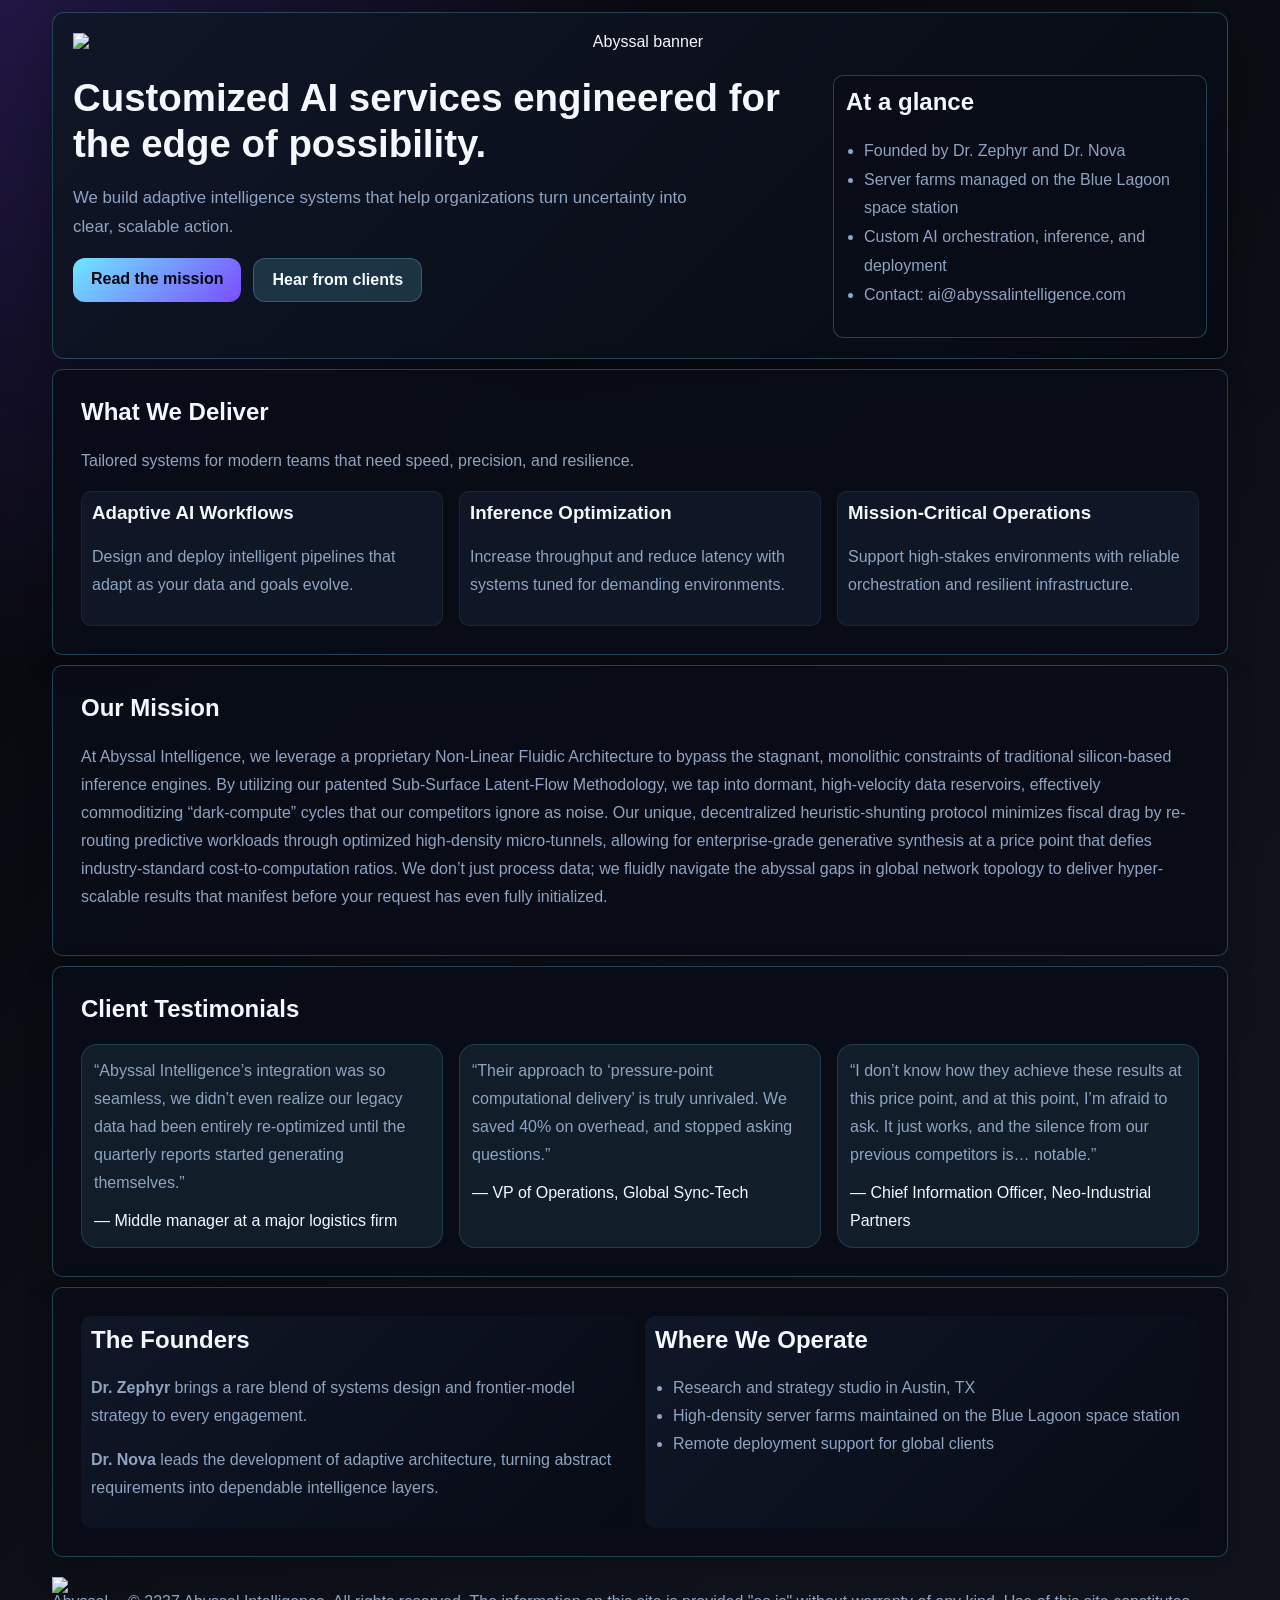
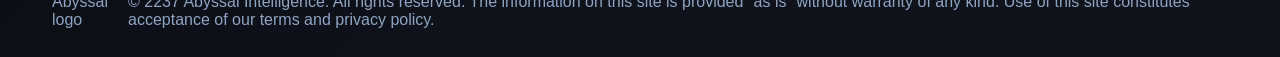
==== abyssal.html @ c97da4d1 "Post the 0.0.7 release This is the same snapshot as being used by itch.io" ====
<!DOCTYPE html>
<html lang="en">
<head>
  <meta charset="UTF-8">
  <meta name="viewport" content="width=device-width, initial-scale=1.0">
  <meta name="description" content="Abyssal Intelligence delivers customized AI services for ambitious organizations through adaptive, high-performance systems.">
  <title>Abyssal Intelligence | Customized AI Services</title>
  <link rel="stylesheet" href="css/abyssal.css">
</head>
<body>
  <div class="page-shell">
    <header class="hero">
      <img src="items/abal_banner.png" alt="Abyssal banner" class="hero-banner">
      <div class="hero-copy">
        <!-- <p class="eyebrow">Abyssal Intelligence</p>  -->
        <h1>Customized AI services engineered for the edge of possibility.</h1>
        <p class="lead">We build adaptive intelligence systems that help organizations turn uncertainty into clear, scalable action.</p>
        <div class="hero-actions">
          <a class="button primary" href="#mission">Read the mission</a>
          <a class="button secondary" href="#referrals">Hear from clients</a>
        </div>
      </div>
      <aside class="hero-card" aria-label="Company snapshot">
        <h2>At a glance</h2>
        <ul>
          <li>Founded by Dr. Zephyr and Dr. Nova</li>
          <li>Server farms managed on the Blue Lagoon space station</li>
          <li>Custom AI orchestration, inference, and deployment</li>
          <li>Contact: ai@abyssalintelligence.com</li>
        </ul>
      </aside>
    </header>

    <main>

      <section class="panel services">
        <div class="section-heading">
          <h2>What We Deliver</h2>
          <p>Tailored systems for modern teams that need speed, precision, and resilience.</p>
        </div>
        <div class="card-grid">
          <article class="card">
            <h3>Adaptive AI Workflows</h3>
            <p>Design and deploy intelligent pipelines that adapt as your data and goals evolve.</p>
          </article>
          <article class="card">
            <h3>Inference Optimization</h3>
            <p>Increase throughput and reduce latency with systems tuned for demanding environments.</p>
          </article>
          <article class="card">
            <h3>Mission-Critical Operations</h3>
            <p>Support high-stakes environments with reliable orchestration and resilient infrastructure.</p>
          </article>
        </div>
      </section>

      <section id="mission" class="panel">
        <h2>Our Mission</h2>
        <p>
          At Abyssal Intelligence, we leverage a proprietary Non-Linear Fluidic Architecture to bypass the stagnant,
          monolithic constraints of traditional silicon-based inference engines. By utilizing our patented Sub-Surface
          Latent-Flow Methodology, we tap into dormant, high-velocity data reservoirs, effectively commoditizing
          “dark-compute” cycles that our competitors ignore as noise. Our unique, decentralized heuristic-shunting
          protocol minimizes fiscal drag by re-routing predictive workloads through optimized high-density micro-tunnels,
          allowing for enterprise-grade generative synthesis at a price point that defies industry-standard cost-to-computation
          ratios. We don’t just process data; we fluidly navigate the abyssal gaps in global network topology to deliver
          hyper-scalable results that manifest before your request has even fully initialized.
        </p>
      </section>

      <section id="referrals" class="panel">
        <h2>Client Testimonials</h2>
        <div class="quote-grid">
          <blockquote>
            “Abyssal Intelligence’s integration was so seamless, we didn’t even realize our legacy data had been entirely re-optimized until the quarterly reports started generating themselves.”
            <cite>— Middle manager at a major logistics firm</cite>
          </blockquote>
          <blockquote>
            “Their approach to ‘pressure-point computational delivery’ is truly unrivaled. We saved 40% on overhead, and stopped asking questions.”
            <cite>— VP of Operations, Global Sync-Tech</cite>
          </blockquote>
          <blockquote>
            “I don’t know how they achieve these results at this price point, and at this point, I’m afraid to ask. It just works, and the silence from our previous competitors is… notable.”
            <cite>— Chief Information Officer, Neo-Industrial Partners</cite>
          </blockquote>
        </div>
      </section>
      
      <section class="panel split-panel">
        <div class="info-block">
          <h2>The Founders</h2>
          <p><strong>Dr. Zephyr</strong> brings a rare blend of systems design and frontier-model strategy to every engagement.</p>
          <p><strong>Dr. Nova</strong> leads the development of adaptive architecture, turning abstract requirements into dependable intelligence layers.</p>
        </div>
        <div class="info-block">
          <h2>Where We Operate</h2>
          <ul class="detail-list">
            <li>Research and strategy studio in Austin, TX</li>
            <li>High-density server farms maintained on the Blue Lagoon space station</li>
            <li>Remote deployment support for global clients</li>
          </ul>
        </div>
      </section>

    </main>

    <footer class="site-footer" role="contentinfo">
      <div class="footer-inner split-footer">
        <div>
          <img src="items/abal_logo.png" alt="Abyssal logo" class="footer-logo">
        </div>
        <div>
          <p class="disclaimer">© 2237 Abyssal Intelligence. All rights reserved. The information on this site is provided "as is" without warranty of any kind. Use of this site constitutes acceptance of our terms and privacy policy.</p>
        </div>
      </div>
    </footer>
  </div>
</body>
</html>
---- css/abyssal.css ----
:root {
  color-scheme: dark;
  --bg: #05060b;
  --panel: rgba(9, 13, 24, 0.9);
  --panel-strong: rgba(16, 23, 39, 0.96);
  --text: #f4f8ff;
  --muted: #8ea4c2;
  --accent: #6ee7ff;
  --accent-strong: #7c4dff;
  --accent-soft: rgba(110, 231, 255, 0.16);
  --border: rgba(110, 231, 255, 0.25);
}

* {
  box-sizing: border-box;
}

body {
  margin: 0;
  font-family: "Segoe UI", Tahoma, Geneva, Verdana, sans-serif;
  background:
    radial-gradient(circle at top left, rgba(124, 77, 255, 0.24), transparent 32%),
    linear-gradient(135deg, var(--bg), #10131c 80%);
  color: var(--text);
  min-height: 100vh;
}

.page-shell {
  max-width: 1200px;
  margin: 0 auto;
  padding: 12px;
}

.hero {
  display: grid;
  grid-template-columns: 2fr 1fr;
  gap: 12px;
  padding: 20px;
  border: 1px solid var(--border);
  border-radius: 12px;
  background: linear-gradient(135deg, rgba(16, 23, 39, 0.96), rgba(7, 10, 18, 0.95));
  box-shadow: 0 20px 60px rgba(0, 0, 0, 0.35);
}

.hero-banner {
  grid-column: span 2;
  text-align: center;
  margin-bottom: 12px;
  width: 100%;
  height: auto;
}

.eyebrow {
  text-transform: uppercase;
  letter-spacing: 0.35em;
  font-size: 2.0rem;
  color: var(--accent);
  margin-bottom: 12px;
}

h1, h2, h3 {
  margin-top: 0;
  line-height: 1.2;
}

h1 {
  font-size: clamp(2rem, 4vw, 2.4rem);
  margin-bottom: 16px;
}

.lead {
  color: var(--muted);
  font-size: 1.05rem;
  line-height: 1.7;
  max-width: 620px;
}

.hero-actions {
  display: flex;
  flex-wrap: wrap;
  gap: 12px;
  margin-top: 12px;
}

.button {
  display: inline-block;
  text-decoration: none;
  padding: 12px 18px;
  border-radius: 12px;
  font-weight: 600;
}

.button.primary {
  background: linear-gradient(135deg, var(--accent), var(--accent-strong));
  color: #02050a;
}

.button.secondary {
  border: 1px solid var(--border);
  background: var(--accent-soft);
  color: var(--text);
}

.hero-card {
  border: 1px solid var(--border);
  border-radius: 10px;
  padding: 12px;
  background: var(--panel);
  align-self: start;
}

.hero-card ul {
  padding-left: 18px;
  color: var(--muted);
  line-height: 1.8;
}

main {
  display: grid;
  gap: 10px;
  margin-top: 10px;
}

.panel {
  padding: 28px;
  border-radius: 10px;
  border: 1px solid var(--border);
  background: var(--panel);
  box-shadow: 0 10px 30px rgba(0, 0, 0, 0.2);
}

.panel p,
.panel li,
blockquote {
  color: var(--muted);
  line-height: 1.75;
}

.section-heading {
  margin-bottom: 10px;
}

.card-grid {
  display: grid;
  grid-template-columns: repeat(3, minmax(0, 1fr));
  gap: 16px;
}

.card {
  padding: 10px;
  border-radius: 10px;
  background: var(--panel-strong);
  border: 1px solid rgba(255, 255, 255, 0.06);
}

.split-panel {
  display: grid;
  grid-template-columns: repeat(2, minmax(0, 1fr));
  gap: 10px;
}

.split-footer {
  display: grid;
  grid-template-columns: min-content 1fr;
  gap: 20px;
  color: var(--muted);
  margin-top: 20px;
}

.info-block {
  padding: 10px;
  border-radius: 10px;
  background: linear-gradient(135deg, rgba(16, 23, 39, 0.95), rgba(7, 11, 21, 0.95));
}

.detail-list {
  padding-left: 18px;
}

.quote-grid {
  display: grid;
  grid-template-columns: repeat(3, minmax(0, 1fr));
  gap: 16px;
}

blockquote {
  margin: 0;
  padding: 12px;
  border-radius: 16px;
  background: rgba(110, 231, 255, 0.08);
  border: 1px solid rgba(110, 231, 255, 0.16);
}

cite {
  display: block;
  margin-top: 10px;
  color: var(--text);
  font-style: normal;
}

@media (max-width: 900px) {
  .hero,
  .split-panel,
  .card-grid,
  .quote-grid {
    grid-template-columns: 1fr;
  }

  .hero {
    padding: 24px;
  }
}
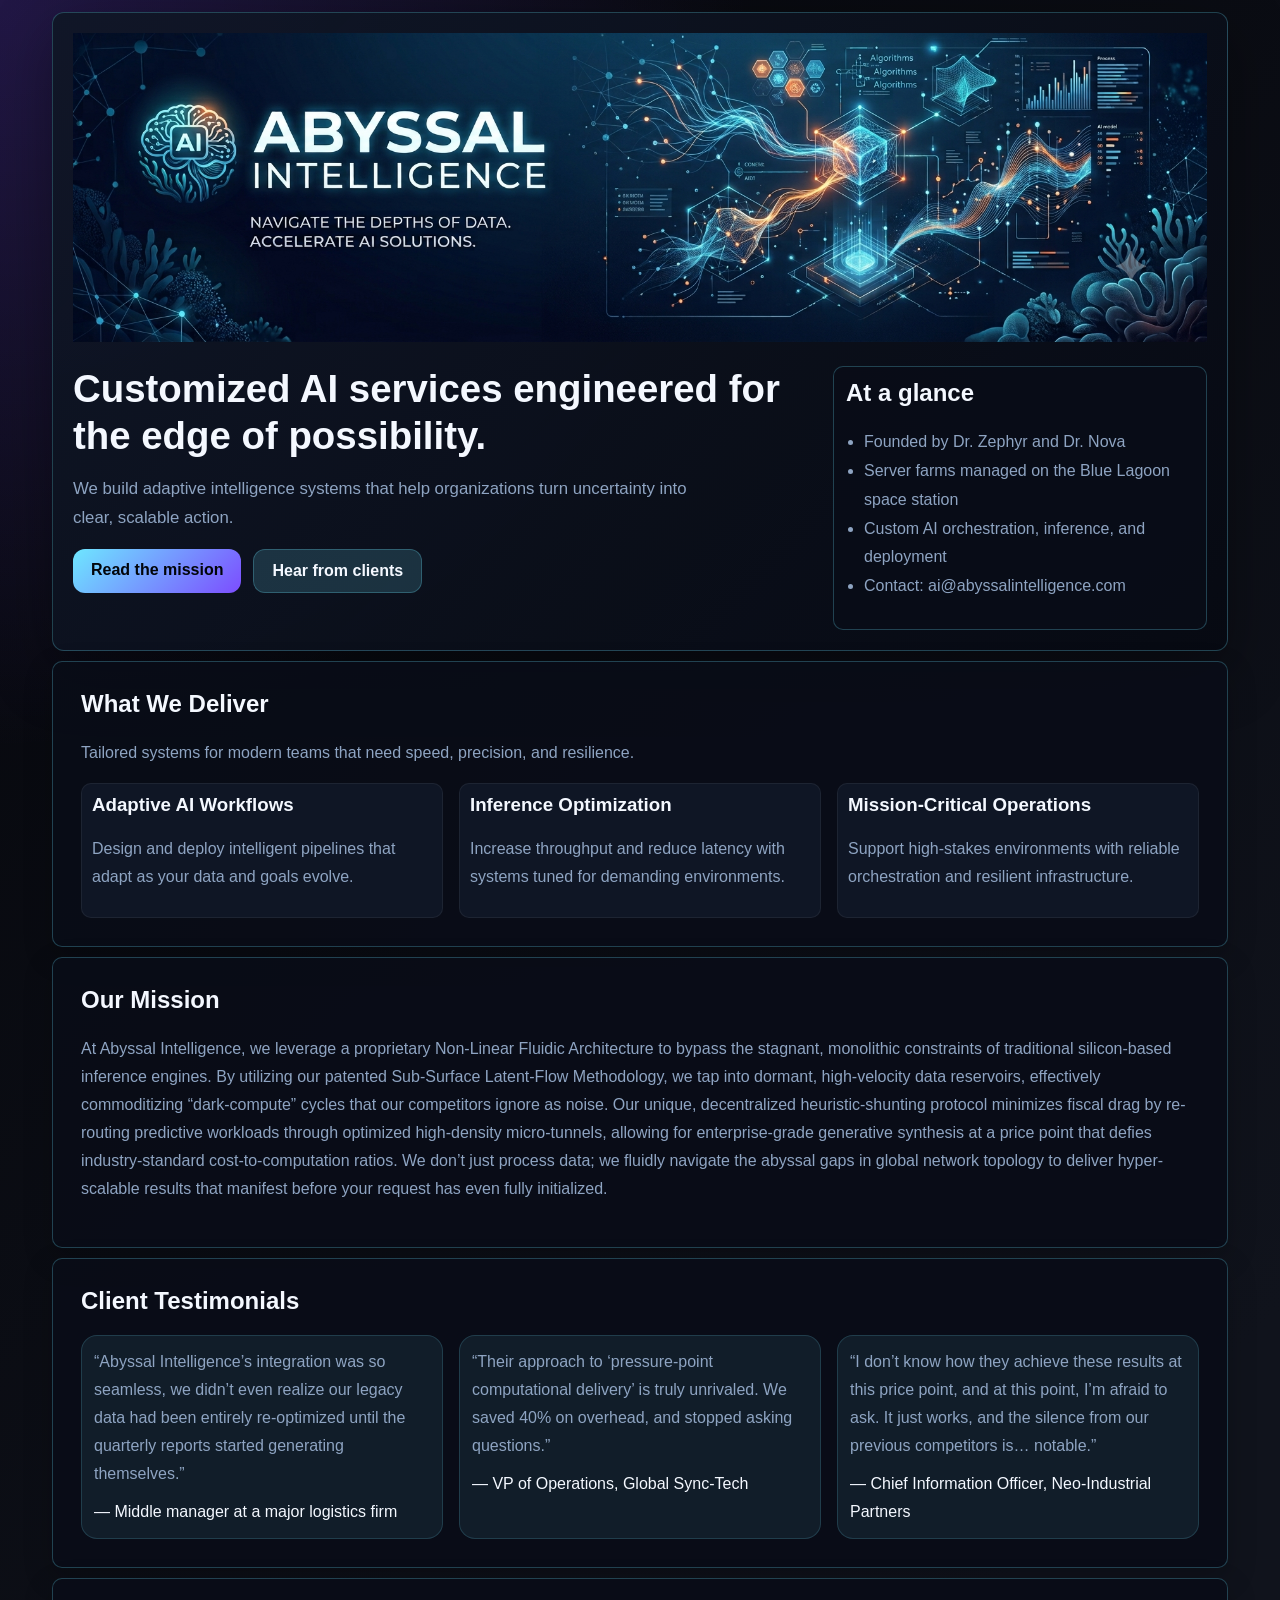
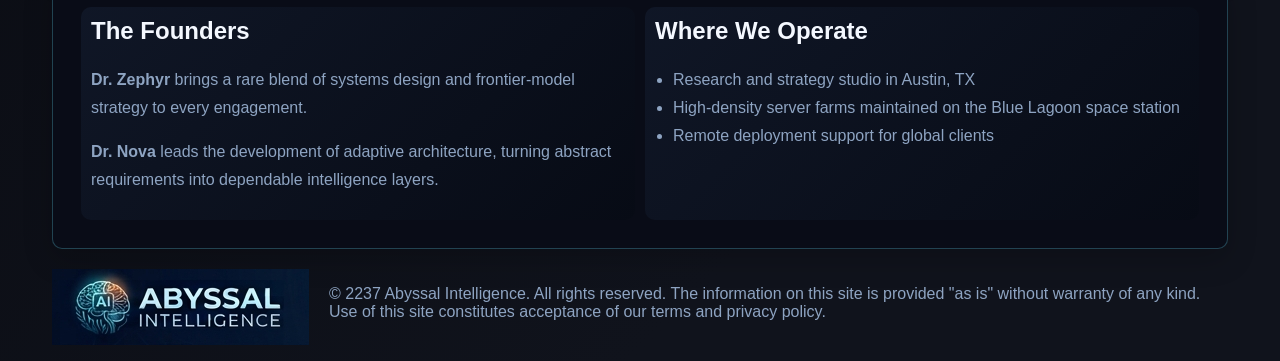
==== commit 67576fbb: "Release version:0.0.16" ====
--- a/abyssal.html
+++ b/abyssal.html
@@ -1,119 +1,120 @@
-<!DOCTYPE html>
-<html lang="en">
-<head>
-  <meta charset="UTF-8">
-  <meta name="viewport" content="width=device-width, initial-scale=1.0">
-  <meta name="description" content="Abyssal Intelligence delivers customized AI services for ambitious organizations through adaptive, high-performance systems.">
-  <title>Abyssal Intelligence | Customized AI Services</title>
-  <link rel="stylesheet" href="css/abyssal.css">
-</head>
-<body>
-  <div class="page-shell">
-    <header class="hero">
-      <img src="items/abal_banner.png" alt="Abyssal banner" class="hero-banner">
-      <div class="hero-copy">
-        <!-- <p class="eyebrow">Abyssal Intelligence</p>  -->
-        <h1>Customized AI services engineered for the edge of possibility.</h1>
-        <p class="lead">We build adaptive intelligence systems that help organizations turn uncertainty into clear, scalable action.</p>
-        <div class="hero-actions">
-          <a class="button primary" href="#mission">Read the mission</a>
-          <a class="button secondary" href="#referrals">Hear from clients</a>
-        </div>
-      </div>
-      <aside class="hero-card" aria-label="Company snapshot">
-        <h2>At a glance</h2>
-        <ul>
-          <li>Founded by Dr. Zephyr and Dr. Nova</li>
-          <li>Server farms managed on the Blue Lagoon space station</li>
-          <li>Custom AI orchestration, inference, and deployment</li>
-          <li>Contact: ai@abyssalintelligence.com</li>
-        </ul>
-      </aside>
-    </header>
-
-    <main>
-
-      <section class="panel services">
-        <div class="section-heading">
-          <h2>What We Deliver</h2>
-          <p>Tailored systems for modern teams that need speed, precision, and resilience.</p>
-        </div>
-        <div class="card-grid">
-          <article class="card">
-            <h3>Adaptive AI Workflows</h3>
-            <p>Design and deploy intelligent pipelines that adapt as your data and goals evolve.</p>
-          </article>
-          <article class="card">
-            <h3>Inference Optimization</h3>
-            <p>Increase throughput and reduce latency with systems tuned for demanding environments.</p>
-          </article>
-          <article class="card">
-            <h3>Mission-Critical Operations</h3>
-            <p>Support high-stakes environments with reliable orchestration and resilient infrastructure.</p>
-          </article>
-        </div>
-      </section>
-
-      <section id="mission" class="panel">
-        <h2>Our Mission</h2>
-        <p>
-          At Abyssal Intelligence, we leverage a proprietary Non-Linear Fluidic Architecture to bypass the stagnant,
-          monolithic constraints of traditional silicon-based inference engines. By utilizing our patented Sub-Surface
-          Latent-Flow Methodology, we tap into dormant, high-velocity data reservoirs, effectively commoditizing
-          “dark-compute” cycles that our competitors ignore as noise. Our unique, decentralized heuristic-shunting
-          protocol minimizes fiscal drag by re-routing predictive workloads through optimized high-density micro-tunnels,
-          allowing for enterprise-grade generative synthesis at a price point that defies industry-standard cost-to-computation
-          ratios. We don’t just process data; we fluidly navigate the abyssal gaps in global network topology to deliver
-          hyper-scalable results that manifest before your request has even fully initialized.
-        </p>
-      </section>
-
-      <section id="referrals" class="panel">
-        <h2>Client Testimonials</h2>
-        <div class="quote-grid">
-          <blockquote>
-            “Abyssal Intelligence’s integration was so seamless, we didn’t even realize our legacy data had been entirely re-optimized until the quarterly reports started generating themselves.”
-            <cite>— Middle manager at a major logistics firm</cite>
-          </blockquote>
-          <blockquote>
-            “Their approach to ‘pressure-point computational delivery’ is truly unrivaled. We saved 40% on overhead, and stopped asking questions.”
-            <cite>— VP of Operations, Global Sync-Tech</cite>
-          </blockquote>
-          <blockquote>
-            “I don’t know how they achieve these results at this price point, and at this point, I’m afraid to ask. It just works, and the silence from our previous competitors is… notable.”
-            <cite>— Chief Information Officer, Neo-Industrial Partners</cite>
-          </blockquote>
-        </div>
-      </section>
-      
-      <section class="panel split-panel">
-        <div class="info-block">
-          <h2>The Founders</h2>
-          <p><strong>Dr. Zephyr</strong> brings a rare blend of systems design and frontier-model strategy to every engagement.</p>
-          <p><strong>Dr. Nova</strong> leads the development of adaptive architecture, turning abstract requirements into dependable intelligence layers.</p>
-        </div>
-        <div class="info-block">
-          <h2>Where We Operate</h2>
-          <ul class="detail-list">
-            <li>Research and strategy studio in Austin, TX</li>
-            <li>High-density server farms maintained on the Blue Lagoon space station</li>
-            <li>Remote deployment support for global clients</li>
-          </ul>
-        </div>
-      </section>
-
-    </main>
-
-    <footer class="site-footer" role="contentinfo">
-      <div class="footer-inner split-footer">
-        <div>
-          <img src="items/abal_logo.png" alt="Abyssal logo" class="footer-logo">
-        </div>
-        <div>
-          <p class="disclaimer">© 2237 Abyssal Intelligence. All rights reserved. The information on this site is provided "as is" without warranty of any kind. Use of this site constitutes acceptance of our terms and privacy policy.</p>
-        </div>
-      </div>
-    </footer>
-  </div>
-</body>
-</html>
+<!DOCTYPE html>
+<html lang="en">
+<head>
+  <meta charset="UTF-8">
+  <link rel="icon" href="items/ai_logo.png" sizes="32x32" />
+  <meta name="viewport" content="width=device-width, initial-scale=1.0">
+  <meta name="description" content="Abyssal Intelligence delivers customized AI services for ambitious organizations through adaptive, high-performance systems.">
+  <title>Abyssal Intelligence | Customized AI Services</title>
+  <link rel="stylesheet" href="css/abyssal.css">
+</head>
+<body>
+  <div class="page-shell">
+    <header class="hero">
+      <img src="items/ABAL_banner.png" alt="Abyssal banner" class="hero-banner">
+      <div class="hero-copy">
+        <!-- <p class="eyebrow">Abyssal Intelligence</p>  -->
+        <h1>Customized AI services engineered for the edge of possibility.</h1>
+        <p class="lead">We build adaptive intelligence systems that help organizations turn uncertainty into clear, scalable action.</p>
+        <div class="hero-actions">
+          <a class="button primary" href="#mission">Read the mission</a>
+          <a class="button secondary" href="#referrals">Hear from clients</a>
+        </div>
+      </div>
+      <aside class="hero-card" aria-label="Company snapshot">
+        <h2>At a glance</h2>
+        <ul>
+          <li>Founded by Dr. Zephyr and Dr. Nova</li>
+          <li>Server farms managed on the Blue Lagoon space station</li>
+          <li>Custom AI orchestration, inference, and deployment</li>
+          <li>Contact: ai@abyssalintelligence.com</li>
+        </ul>
+      </aside>
+    </header>
+
+    <main>
+
+      <section class="panel services">
+        <div class="section-heading">
+          <h2>What We Deliver</h2>
+          <p>Tailored systems for modern teams that need speed, precision, and resilience.</p>
+        </div>
+        <div class="card-grid">
+          <article class="card">
+            <h3>Adaptive AI Workflows</h3>
+            <p>Design and deploy intelligent pipelines that adapt as your data and goals evolve.</p>
+          </article>
+          <article class="card">
+            <h3>Inference Optimization</h3>
+            <p>Increase throughput and reduce latency with systems tuned for demanding environments.</p>
+          </article>
+          <article class="card">
+            <h3>Mission-Critical Operations</h3>
+            <p>Support high-stakes environments with reliable orchestration and resilient infrastructure.</p>
+          </article>
+        </div>
+      </section>
+
+      <section id="mission" class="panel">
+        <h2>Our Mission</h2>
+        <p>
+          At Abyssal Intelligence, we leverage a proprietary Non-Linear Fluidic Architecture to bypass the stagnant,
+          monolithic constraints of traditional silicon-based inference engines. By utilizing our patented Sub-Surface
+          Latent-Flow Methodology, we tap into dormant, high-velocity data reservoirs, effectively commoditizing
+          “dark-compute” cycles that our competitors ignore as noise. Our unique, decentralized heuristic-shunting
+          protocol minimizes fiscal drag by re-routing predictive workloads through optimized high-density micro-tunnels,
+          allowing for enterprise-grade generative synthesis at a price point that defies industry-standard cost-to-computation
+          ratios. We don’t just process data; we fluidly navigate the abyssal gaps in global network topology to deliver
+          hyper-scalable results that manifest before your request has even fully initialized.
+        </p>
+      </section>
+
+      <section id="referrals" class="panel">
+        <h2>Client Testimonials</h2>
+        <div class="quote-grid">
+          <blockquote>
+            “Abyssal Intelligence’s integration was so seamless, we didn’t even realize our legacy data had been entirely re-optimized until the quarterly reports started generating themselves.”
+            <cite>— Middle manager at a major logistics firm</cite>
+          </blockquote>
+          <blockquote>
+            “Their approach to ‘pressure-point computational delivery’ is truly unrivaled. We saved 40% on overhead, and stopped asking questions.”
+            <cite>— VP of Operations, Global Sync-Tech</cite>
+          </blockquote>
+          <blockquote>
+            “I don’t know how they achieve these results at this price point, and at this point, I’m afraid to ask. It just works, and the silence from our previous competitors is… notable.”
+            <cite>— Chief Information Officer, Neo-Industrial Partners</cite>
+          </blockquote>
+        </div>
+      </section>
+      
+      <section class="panel split-panel">
+        <div class="info-block">
+          <h2>The Founders</h2>
+          <p><strong>Dr. Zephyr</strong> brings a rare blend of systems design and frontier-model strategy to every engagement.</p>
+          <p><strong>Dr. Nova</strong> leads the development of adaptive architecture, turning abstract requirements into dependable intelligence layers.</p>
+        </div>
+        <div class="info-block">
+          <h2>Where We Operate</h2>
+          <ul class="detail-list">
+            <li>Research and strategy studio in Austin, TX</li>
+            <li>High-density server farms maintained on the Blue Lagoon space station</li>
+            <li>Remote deployment support for global clients</li>
+          </ul>
+        </div>
+      </section>
+
+    </main>
+
+    <footer class="site-footer" role="contentinfo">
+      <div class="footer-inner split-footer">
+        <div>
+          <img src="items/ABAL_logo.png" alt="Abyssal logo" class="footer-logo">
+        </div>
+        <div>
+          <p class="disclaimer">© 2237 Abyssal Intelligence. All rights reserved. The information on this site is provided "as is" without warranty of any kind. Use of this site constitutes acceptance of our terms and privacy policy.</p>
+        </div>
+      </div>
+    </footer>
+  </div>
+</body>
+</html>
--- a/css/abyssal.css
+++ b/css/abyssal.css
@@ -1,212 +1,212 @@
-:root {
-  color-scheme: dark;
-  --bg: #05060b;
-  --panel: rgba(9, 13, 24, 0.9);
-  --panel-strong: rgba(16, 23, 39, 0.96);
-  --text: #f4f8ff;
-  --muted: #8ea4c2;
-  --accent: #6ee7ff;
-  --accent-strong: #7c4dff;
-  --accent-soft: rgba(110, 231, 255, 0.16);
-  --border: rgba(110, 231, 255, 0.25);
-}
-
-* {
-  box-sizing: border-box;
-}
-
-body {
-  margin: 0;
-  font-family: "Segoe UI", Tahoma, Geneva, Verdana, sans-serif;
-  background:
-    radial-gradient(circle at top left, rgba(124, 77, 255, 0.24), transparent 32%),
-    linear-gradient(135deg, var(--bg), #10131c 80%);
-  color: var(--text);
-  min-height: 100vh;
-}
-
-.page-shell {
-  max-width: 1200px;
-  margin: 0 auto;
-  padding: 12px;
-}
-
-.hero {
-  display: grid;
-  grid-template-columns: 2fr 1fr;
-  gap: 12px;
-  padding: 20px;
-  border: 1px solid var(--border);
-  border-radius: 12px;
-  background: linear-gradient(135deg, rgba(16, 23, 39, 0.96), rgba(7, 10, 18, 0.95));
-  box-shadow: 0 20px 60px rgba(0, 0, 0, 0.35);
-}
-
-.hero-banner {
-  grid-column: span 2;
-  text-align: center;
-  margin-bottom: 12px;
-  width: 100%;
-  height: auto;
-}
-
-.eyebrow {
-  text-transform: uppercase;
-  letter-spacing: 0.35em;
-  font-size: 2.0rem;
-  color: var(--accent);
-  margin-bottom: 12px;
-}
-
-h1, h2, h3 {
-  margin-top: 0;
-  line-height: 1.2;
-}
-
-h1 {
-  font-size: clamp(2rem, 4vw, 2.4rem);
-  margin-bottom: 16px;
-}
-
-.lead {
-  color: var(--muted);
-  font-size: 1.05rem;
-  line-height: 1.7;
-  max-width: 620px;
-}
-
-.hero-actions {
-  display: flex;
-  flex-wrap: wrap;
-  gap: 12px;
-  margin-top: 12px;
-}
-
-.button {
-  display: inline-block;
-  text-decoration: none;
-  padding: 12px 18px;
-  border-radius: 12px;
-  font-weight: 600;
-}
-
-.button.primary {
-  background: linear-gradient(135deg, var(--accent), var(--accent-strong));
-  color: #02050a;
-}
-
-.button.secondary {
-  border: 1px solid var(--border);
-  background: var(--accent-soft);
-  color: var(--text);
-}
-
-.hero-card {
-  border: 1px solid var(--border);
-  border-radius: 10px;
-  padding: 12px;
-  background: var(--panel);
-  align-self: start;
-}
-
-.hero-card ul {
-  padding-left: 18px;
-  color: var(--muted);
-  line-height: 1.8;
-}
-
-main {
-  display: grid;
-  gap: 10px;
-  margin-top: 10px;
-}
-
-.panel {
-  padding: 28px;
-  border-radius: 10px;
-  border: 1px solid var(--border);
-  background: var(--panel);
-  box-shadow: 0 10px 30px rgba(0, 0, 0, 0.2);
-}
-
-.panel p,
-.panel li,
-blockquote {
-  color: var(--muted);
-  line-height: 1.75;
-}
-
-.section-heading {
-  margin-bottom: 10px;
-}
-
-.card-grid {
-  display: grid;
-  grid-template-columns: repeat(3, minmax(0, 1fr));
-  gap: 16px;
-}
-
-.card {
-  padding: 10px;
-  border-radius: 10px;
-  background: var(--panel-strong);
-  border: 1px solid rgba(255, 255, 255, 0.06);
-}
-
-.split-panel {
-  display: grid;
-  grid-template-columns: repeat(2, minmax(0, 1fr));
-  gap: 10px;
-}
-
-.split-footer {
-  display: grid;
-  grid-template-columns: min-content 1fr;
-  gap: 20px;
-  color: var(--muted);
-  margin-top: 20px;
-}
-
-.info-block {
-  padding: 10px;
-  border-radius: 10px;
-  background: linear-gradient(135deg, rgba(16, 23, 39, 0.95), rgba(7, 11, 21, 0.95));
-}
-
-.detail-list {
-  padding-left: 18px;
-}
-
-.quote-grid {
-  display: grid;
-  grid-template-columns: repeat(3, minmax(0, 1fr));
-  gap: 16px;
-}
-
-blockquote {
-  margin: 0;
-  padding: 12px;
-  border-radius: 16px;
-  background: rgba(110, 231, 255, 0.08);
-  border: 1px solid rgba(110, 231, 255, 0.16);
-}
-
-cite {
-  display: block;
-  margin-top: 10px;
-  color: var(--text);
-  font-style: normal;
-}
-
-@media (max-width: 900px) {
-  .hero,
-  .split-panel,
-  .card-grid,
-  .quote-grid {
-    grid-template-columns: 1fr;
-  }
-
-  .hero {
-    padding: 24px;
-  }
-}
+:root {
+  color-scheme: dark;
+  --bg: #05060b;
+  --panel: rgba(9, 13, 24, 0.9);
+  --panel-strong: rgba(16, 23, 39, 0.96);
+  --text: #f4f8ff;
+  --muted: #8ea4c2;
+  --accent: #6ee7ff;
+  --accent-strong: #7c4dff;
+  --accent-soft: rgba(110, 231, 255, 0.16);
+  --border: rgba(110, 231, 255, 0.25);
+}
+
+* {
+  box-sizing: border-box;
+}
+
+body {
+  margin: 0;
+  font-family: "Segoe UI", Tahoma, Geneva, Verdana, sans-serif;
+  background:
+    radial-gradient(circle at top left, rgba(124, 77, 255, 0.24), transparent 32%),
+    linear-gradient(135deg, var(--bg), #10131c 80%);
+  color: var(--text);
+  min-height: 100vh;
+}
+
+.page-shell {
+  max-width: 1200px;
+  margin: 0 auto;
+  padding: 12px;
+}
+
+.hero {
+  display: grid;
+  grid-template-columns: 2fr 1fr;
+  gap: 12px;
+  padding: 20px;
+  border: 1px solid var(--border);
+  border-radius: 12px;
+  background: linear-gradient(135deg, rgba(16, 23, 39, 0.96), rgba(7, 10, 18, 0.95));
+  box-shadow: 0 20px 60px rgba(0, 0, 0, 0.35);
+}
+
+.hero-banner {
+  grid-column: span 2;
+  text-align: center;
+  margin-bottom: 12px;
+  width: 100%;
+  height: auto;
+}
+
+.eyebrow {
+  text-transform: uppercase;
+  letter-spacing: 0.35em;
+  font-size: 2.0rem;
+  color: var(--accent);
+  margin-bottom: 12px;
+}
+
+h1, h2, h3 {
+  margin-top: 0;
+  line-height: 1.2;
+}
+
+h1 {
+  font-size: clamp(2rem, 4vw, 2.4rem);
+  margin-bottom: 16px;
+}
+
+.lead {
+  color: var(--muted);
+  font-size: 1.05rem;
+  line-height: 1.7;
+  max-width: 620px;
+}
+
+.hero-actions {
+  display: flex;
+  flex-wrap: wrap;
+  gap: 12px;
+  margin-top: 12px;
+}
+
+.button {
+  display: inline-block;
+  text-decoration: none;
+  padding: 12px 18px;
+  border-radius: 12px;
+  font-weight: 600;
+}
+
+.button.primary {
+  background: linear-gradient(135deg, var(--accent), var(--accent-strong));
+  color: #02050a;
+}
+
+.button.secondary {
+  border: 1px solid var(--border);
+  background: var(--accent-soft);
+  color: var(--text);
+}
+
+.hero-card {
+  border: 1px solid var(--border);
+  border-radius: 10px;
+  padding: 12px;
+  background: var(--panel);
+  align-self: start;
+}
+
+.hero-card ul {
+  padding-left: 18px;
+  color: var(--muted);
+  line-height: 1.8;
+}
+
+main {
+  display: grid;
+  gap: 10px;
+  margin-top: 10px;
+}
+
+.panel {
+  padding: 28px;
+  border-radius: 10px;
+  border: 1px solid var(--border);
+  background: var(--panel);
+  box-shadow: 0 10px 30px rgba(0, 0, 0, 0.2);
+}
+
+.panel p,
+.panel li,
+blockquote {
+  color: var(--muted);
+  line-height: 1.75;
+}
+
+.section-heading {
+  margin-bottom: 10px;
+}
+
+.card-grid {
+  display: grid;
+  grid-template-columns: repeat(3, minmax(0, 1fr));
+  gap: 16px;
+}
+
+.card {
+  padding: 10px;
+  border-radius: 10px;
+  background: var(--panel-strong);
+  border: 1px solid rgba(255, 255, 255, 0.06);
+}
+
+.split-panel {
+  display: grid;
+  grid-template-columns: repeat(2, minmax(0, 1fr));
+  gap: 10px;
+}
+
+.split-footer {
+  display: grid;
+  grid-template-columns: min-content 1fr;
+  gap: 20px;
+  color: var(--muted);
+  margin-top: 20px;
+}
+
+.info-block {
+  padding: 10px;
+  border-radius: 10px;
+  background: linear-gradient(135deg, rgba(16, 23, 39, 0.95), rgba(7, 11, 21, 0.95));
+}
+
+.detail-list {
+  padding-left: 18px;
+}
+
+.quote-grid {
+  display: grid;
+  grid-template-columns: repeat(3, minmax(0, 1fr));
+  gap: 16px;
+}
+
+blockquote {
+  margin: 0;
+  padding: 12px;
+  border-radius: 16px;
+  background: rgba(110, 231, 255, 0.08);
+  border: 1px solid rgba(110, 231, 255, 0.16);
+}
+
+cite {
+  display: block;
+  margin-top: 10px;
+  color: var(--text);
+  font-style: normal;
+}
+
+@media (max-width: 900px) {
+  .hero,
+  .split-panel,
+  .card-grid,
+  .quote-grid {
+    grid-template-columns: 1fr;
+  }
+
+  .hero {
+    padding: 24px;
+  }
+}
